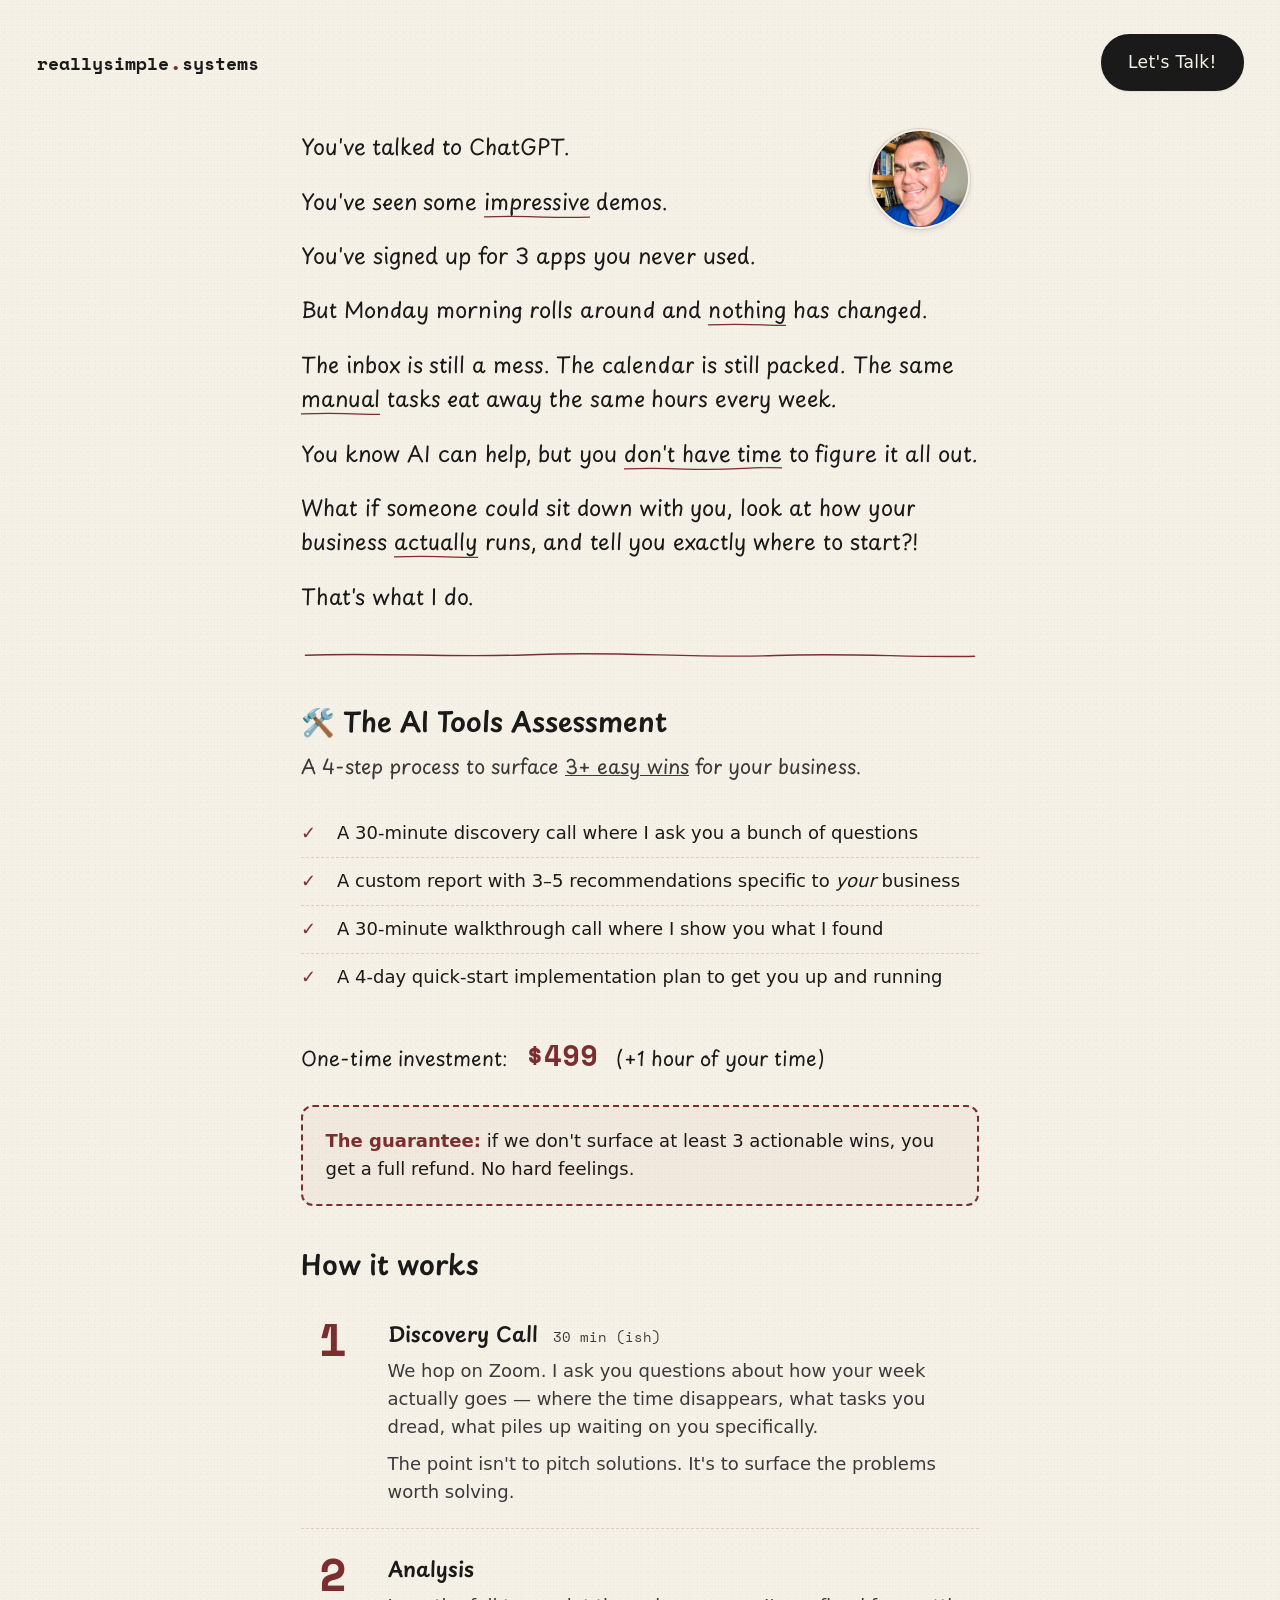
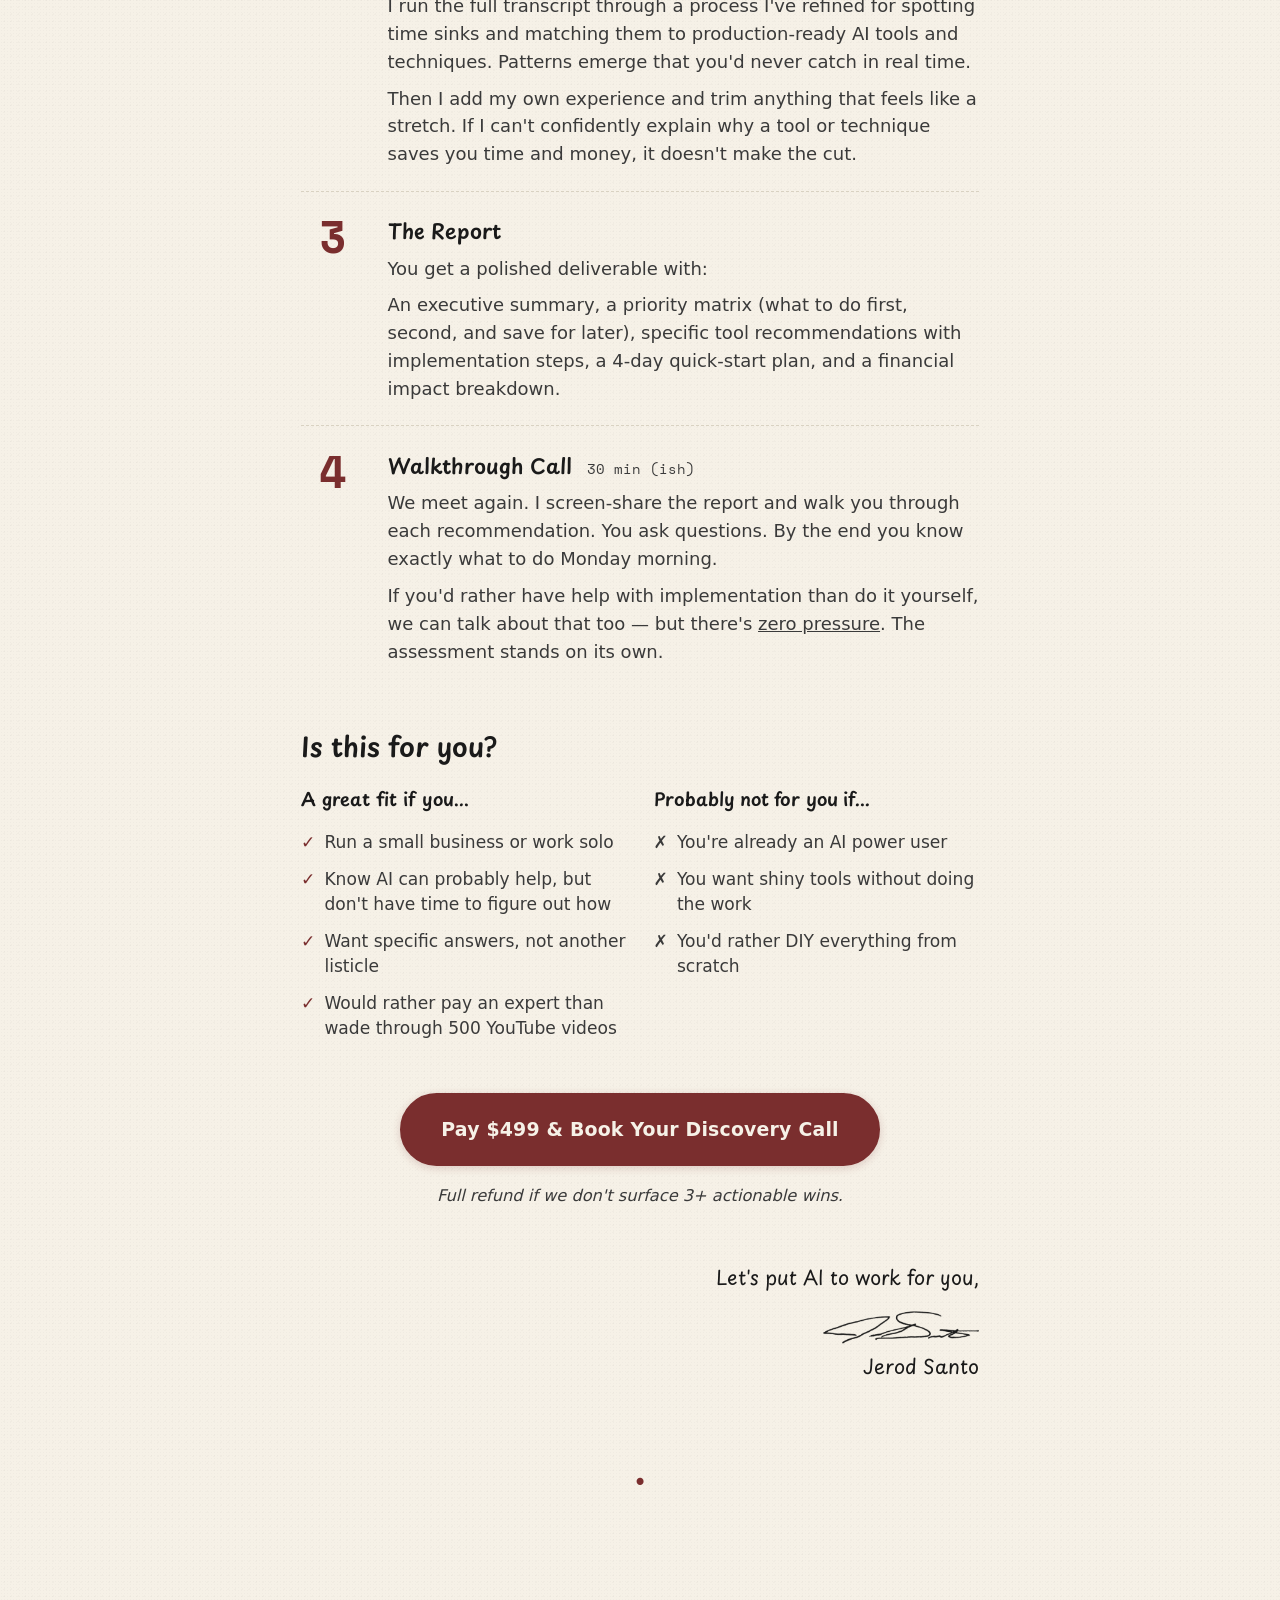
==== aita/index.html @ 2c1193fb "First steps toward AITA" ====
<!doctype html>
<html lang="en">
  <head>
    <meta charset="utf-8" />
    <meta name="viewport" content="width=device-width, initial-scale=1" />
    <title>AI Tools Assessment |> Really Simple Systems |> Jerod Santo</title>
    <meta
      name="description"
      content="A 4-step process to surface 3+ easy AI wins for your business — guaranteed."
    />

    <link
      rel="icon"
      type="image/png"
      href="/assets/favicon-96x96.png"
      sizes="96x96"
    />
    <link rel="icon" type="image/svg+xml" href="/assets/favicon.svg" />
    <link rel="shortcut icon" href="/assets/favicon.ico" />
    <link
      rel="apple-touch-icon"
      sizes="180x180"
      href="/assets/apple-touch-icon.png"
    />
    <meta name="apple-mobile-web-app-title" content="rs.s" />
    <link rel="manifest" href="/assets/site.webmanifest" />

    <link rel="preconnect" href="https://fonts.googleapis.com" />
    <link rel="preconnect" href="https://fonts.gstatic.com" crossorigin />
    <link
      href="https://fonts.googleapis.com/css2?family=Playpen+Sans:wght@400;500;600&family=Space+Mono:wght@700&display=swap"
      rel="stylesheet"
    />
    <link rel="stylesheet" href="/assets/styles.css" />
  </head>
  <body>
    <header>
      <h1 class="brand">
        <a href="/">reallysimple<em>.</em>systems</a>
      </h1>
      <a
        class="lets-talk"
        href="mailto:hello@reallysimple.systems?subject=AI%20Tools%20Assessment"
        >Let's Talk!</a
      >
    </header>

    <main class="content">
      <section class="letter">
        <a
          class="jerod-photo-link"
          title="Visit jerodsanto.net"
          href="https://jerodsanto.net"
        >
          <img class="jerod-photo" src="/assets/me.jpg" alt="Jerod" />
        </a>
        <p>You've talked to ChatGPT.</p>

        <p>You've seen some <u>impressive</u> demos.</p>

        <p>You've signed up for 3 apps you never used.</p>

        <p>
          But Monday morning rolls around and
          <u>nothing</u> has changed.
        </p>
        <p>
          The inbox is still a mess. The calendar is still packed. The same
          <u>manual</u> tasks eat away the same hours every week.
        </p>

        <p>
          You know AI can help, but you <u>don't have time</u> to figure it all
          out.
        </p>

        <p>
          What if someone could sit down with you, look at how your business
          <u>actually</u> runs, and tell you exactly where to start?!
        </p>

        <p>That's what I do.</p>
      </section>

      <hr />

      <section class="offer">
        <h2>🛠️ The AI Tools Assessment</h2>
        <p class="tagline">
          A 4-step process to surface <u>3+ easy wins</u> for your business.
        </p>

        <ul class="offer-list">
          <li>
            A 30-minute discovery call where I ask you a bunch of questions
          </li>
          <li>
            A custom report with 3–5 recommendations specific to
            <em>your</em> business
          </li>
          <li>A 30-minute walkthrough call where I show you what I found</li>
          <li>
            A 4-day quick-start implementation plan to get you up and running
          </li>
        </ul>

        <p class="price-line">
          <span>One-time investment:</span>
          <span class="price">$499</span> (+1 hour of your time)
        </p>

        <div class="guarantee">
          <p>
            <strong>The guarantee:</strong> if we don't surface at least 3
            actionable wins, you get a full refund. No hard feelings.
          </p>
          <!--<p>
            Most clients walk away with 5+ hours back per week, using tools that
            cost around $40/month combined. The math works out pretty quickly.
          </p>-->
        </div>
      </section>

      <section class="phases">
        <h2>How it works</h2>

        <div class="phase">
          <div class="phase-number">1</div>
          <div class="phase-content">
            <h3>Discovery Call <span class="duration">30 min (ish)</span></h3>
            <p>
              We hop on Zoom. I ask you questions about how your week actually
              goes — where the time disappears, what tasks you dread, what piles
              up waiting on you specifically.
            </p>
            <p>
              The point isn't to pitch solutions. It's to surface the problems
              worth solving.
            </p>
          </div>
        </div>

        <div class="phase">
          <div class="phase-number">2</div>
          <div class="phase-content">
            <h3>Analysis</h3>
            <p>
              I run the full transcript through a process I've refined for
              spotting time sinks and matching them to production-ready AI tools
              and techniques. Patterns emerge that you'd never catch in real
              time.
            </p>
            <p>
              Then I add my own experience and trim anything that feels like a
              stretch. If I can't confidently explain why a tool or technique
              saves you time and money, it doesn't make the cut.
            </p>
          </div>
        </div>

        <div class="phase">
          <div class="phase-number">3</div>
          <div class="phase-content">
            <h3>The Report</h3>
            <p>You get a polished deliverable with:</p>
            <p>
              An executive summary, a priority matrix (what to do first, second,
              and save for later), specific tool recommendations with
              implementation steps, a 4-day quick-start plan, and a financial
              impact breakdown.
            </p>
          </div>
        </div>

        <div class="phase">
          <div class="phase-number">4</div>
          <div class="phase-content">
            <h3>Walkthrough Call <span class="duration">30 min (ish)</span></h3>
            <p>
              We meet again. I screen-share the report and walk you through each
              recommendation. You ask questions. By the end you know exactly
              what to do Monday morning.
            </p>
            <p>
              If you'd rather have help with implementation than do it yourself,
              we can talk about that too — but there's
              <u>zero pressure</u>. The assessment stands on its own.
            </p>
          </div>
        </div>
      </section>

      <section class="fit">
        <h2>Is this for you?</h2>
        <div class="fit-grid">
          <div class="yes">
            <h3>A great fit if you...</h3>
            <ul>
              <li>Run a small business or work solo</li>
              <li>
                Know AI can probably help, but don't have time to figure out how
              </li>
              <li>Want specific answers, not another listicle</li>
              <li>
                Would rather pay an expert than wade through 500 YouTube videos
              </li>
            </ul>
          </div>
          <div class="no">
            <h3>Probably not for you if...</h3>
            <ul>
              <li>You're already an AI power user</li>
              <li>You want shiny tools without doing the work</li>
              <li>You'd rather DIY everything from scratch</li>
            </ul>
          </div>
        </div>
      </section>

      <section class="cta-block">
        <!-- TODO: replace href with Cal.com booking URL (Stripe app enabled, $499 gated) -->
        <!--<a href="https://cal.com/REPLACE-ME" class="cta-button"-->
        <a
          href="mailto:hello@reallysimple.systems?subject=Book%20Me"
          class="cta-button"
        >
          Pay $499 &amp; Book Your Discovery Call</a
        >
        <p class="cta-note">
          Full refund if we don't surface 3+ actionable wins.
        </p>
      </section>

      <section class="signoff">
        <p class="closing">Let's put AI to work for you,</p>
        <span
          class="signature-mark"
          role="img"
          aria-label="Jerod Santo signature"
        ></span>
        <p class="closing">Jerod Santo</p>
      </section>
    </main>

    <footer><span class="period">&bull;</span></footer>
  </body>
</html>
---- assets/styles.css ----
:root {
  --paper: #f6f1e7;
  --ink: #1a1a1a;
  --ink-soft: #3a3a3a;
  --rule: #d9d2c2;
  --accent: #7a2e2e;
  --noise: rgba(0, 0, 0, 0.025);
  --noise-2: rgba(0, 0, 0, 0.02);
}

@media (prefers-color-scheme: dark) {
  :root {
    --paper: #1a1814;
    --ink: #ede5d4;
    --ink-soft: #b8b0a0;
    --rule: #3d362c;
    --accent: #e08a7a;
    --noise: rgba(255, 255, 255, 0.03);
    --noise-2: rgba(255, 255, 255, 0.025);
  }
}

* {
  box-sizing: border-box;
}

html,
body {
  margin: 0;
  padding: 0;
  background: var(--paper);
  color: var(--ink);
  font-family:
    system-ui,
    -apple-system,
    BlinkMacSystemFont,
    "Segoe UI",
    Roboto,
    "Helvetica Neue",
    Arial,
    sans-serif;
  font-size: 18px;
  line-height: 1.6;
}

body {
  background-image:
    radial-gradient(var(--noise) 1px, transparent 1px),
    radial-gradient(var(--noise-2) 1px, transparent 1px);
  background-size:
    3px 3px,
    7px 7px;
  background-position:
    0 0,
    1px 1px;
  min-height: 100vh;
}

hr {
  border: 0;
  height: 14px;
  width: 100%;
  margin: 2rem auto;
  background-color: var(--accent);
  -webkit-mask-image: url("data:image/svg+xml;utf8,%3Csvg xmlns='http://www.w3.org/2000/svg' viewBox='0 0 600 14' preserveAspectRatio='none'%3E%3Cpath d='M4 6.2 C 70 3.5 140 9 210 5.5 S 350 9.5 420 6.5 S 540 9 596 7.2' stroke='black' stroke-width='1.4' stroke-linecap='round' stroke-linejoin='round' fill='none'/%3E%3C/svg%3E");
  mask-image: url("data:image/svg+xml;utf8,%3Csvg xmlns='http://www.w3.org/2000/svg' viewBox='0 0 600 14' preserveAspectRatio='none'%3E%3Cpath d='M4 6.2 C 70 3.5 140 9 210 5.5 S 350 9.5 420 6.5 S 540 9 596 7.2' stroke='black' stroke-width='1.4' stroke-linecap='round' stroke-linejoin='round' fill='none'/%3E%3C/svg%3E");
  -webkit-mask-repeat: no-repeat;
  mask-repeat: no-repeat;
  -webkit-mask-position: center;
  mask-position: center;
  -webkit-mask-size: 100% 100%;
  mask-size: 100% 100%;
}

header {
  padding: 1.75rem 2rem 0;
  display: flex;
  align-items: center;
  justify-content: space-between;
  gap: 1rem;
}

.lets-talk {
  display: inline-block;
  padding: 0.7rem 1.4rem;
  background: var(--ink);
  color: var(--paper);
  text-decoration: none;
  font-weight: 500;
  font-size: 0.95rem;
  letter-spacing: 0.02em;
  border-radius: 999px;
  border: 2px solid var(--ink);
  transition:
    background 120ms ease,
    color 120ms ease,
    transform 120ms ease;
  box-shadow: 0 1px 2px rgba(0, 0, 0, 0.08);
}

.lets-talk:hover {
  color: var(--ink);
  background: transparent;
  transform: translateY(-1px);
}

.content {
  max-width: 750px;
  margin: 0 auto;
  padding: 2rem;
}

.brand {
  margin: 0;
  padding: 0.7rem 0;
  border: 1px solid transparent;
  font-family: "Space Mono", ui-monospace, SFMono-Regular, Menlo, monospace;
  font-weight: 700;
  font-size: 1rem;
  text-transform: lowercase;
  color: var(--ink);
}

.brand em {
  font-style: inherit;
  font-size: larger;
  color: var(--accent);
}

.brand a {
  color: inherit;
  text-decoration: none;
}

.letter {
  font-family: "Playpen Sans", cursive;
  font-size: 1.2rem;
  line-height: 1.6;
  color: var(--ink);
}

.jerod-photo-link {
  float: right;
  margin-left: 1.25rem;
  margin-right: 0.5rem;
  margin-bottom: 0.25rem;
}

.jerod-photo {
  width: 100px;
  height: 100px;
  border-radius: 50%;
  shape-outside: circle(50%);
  object-fit: cover;
  border: 2px solid var(--paper);
  box-shadow:
    0 0 0 1px var(--rule),
    0 2px 6px rgba(0, 0, 0, 0.1);
  background: #ddd;
}

.jerod-photo-link:hover .jerod-photo {
  border-color: var(--accent);
}

.letter p {
  margin: 0 0 1.1rem;
}

.letter .aside {
  font-size: smaller;
  font-style: italic;
}

.letter a {
  color: inherit;
  text-decoration: underline dashed;
  text-underline-offset: 4px;
  text-decoration-thickness: 1px;
  text-decoration-color: var(--accent);
}

.letter a:hover {
  text-decoration-color: var(--ink);
  text-decoration-thickness: 2px;
}

.letter u {
  text-decoration: none;
  padding-bottom: 3px;
  background-image: url("data:image/svg+xml;utf8,%3Csvg xmlns='http://www.w3.org/2000/svg' viewBox='0 0 240 8' preserveAspectRatio='none'%3E%3Cpath d='M0 4.4 Q 30 3.4 60 4.6 T 120 3.9 T 180 4.5 T 240 4.4' stroke='%237a2e2e' stroke-width='1.4' stroke-linecap='round' stroke-linejoin='round' fill='none'/%3E%3C/svg%3E");
  background-repeat: repeat-x;
  background-position: 0 100%;
  background-size: 240px 7px;
  -webkit-box-decoration-break: clone;
  box-decoration-break: clone;
}

@media (prefers-color-scheme: dark) {
  .letter u {
    background-image: url("data:image/svg+xml;utf8,%3Csvg xmlns='http://www.w3.org/2000/svg' viewBox='0 0 240 8' preserveAspectRatio='none'%3E%3Cpath d='M0 4.4 Q 30 3.4 60 4.6 T 120 3.9 T 180 4.5 T 240 4.4' stroke='%23e08a7a' stroke-width='1.4' stroke-linecap='round' stroke-linejoin='round' fill='none'/%3E%3C/svg%3E");
  }
}

.signoff {
  margin-top: 3rem;
  margin-bottom: 2rem;
  display: flex;
  flex-direction: column;
  align-items: flex-end;
  text-align: right;
}

.signoff .closing {
  font-family: "Playpen Sans", cursive;
  font-size: 1.1rem;
  margin: 0 0 0.5rem;
  color: var(--ink);
}

.signature {
  display: flex;
  align-items: center;
  gap: 1rem;
}

.signature-mark {
  display: block;
  width: 156px;
  max-width: 100%;
  aspect-ratio: 256 / 64;
  margin: 0.25rem 0;
  background-color: var(--ink);
  -webkit-mask-image: url("/assets/signature.png");
  mask-image: url("/assets/signature.png");
  -webkit-mask-repeat: no-repeat;
  mask-repeat: no-repeat;
  -webkit-mask-size: contain;
  mask-size: contain;
  -webkit-mask-position: right center;
  mask-position: right center;
}

.services {
  margin-top: 2rem;
}

.services h2 {
  font-family: "Playpen Sans", cursive;
  font-weight: 500;
  font-size: 1.2rem;
  margin: 0 0 1.5rem;
  color: var(--ink-soft);
}

.services ul {
  list-style: none;
  padding: 0;
  margin: 0;
}

.services li {
  padding: 0.9rem 0;
  border-bottom: 1px dashed var(--rule);
}

.services li:last-child {
  border-bottom: none;
}

.services li a {
  display: grid;
  grid-template-columns: minmax(160px, 1fr) 2fr;
  gap: 1.5rem;
  align-items: baseline;
  color: inherit;
  text-decoration: none;
}

.services .service-name {
  font-weight: 600;
  font-size: 1rem;
  color: var(--ink);
  border-bottom: 1px solid transparent;
  transition: border-color 120ms ease;
  justify-self: start;
}

.services li a:hover .service-name {
  border-bottom-color: var(--accent);
}

.services .service-desc {
  font-size: 0.95rem;
  color: var(--ink-soft);
  line-height: 1.5;
}

.services .service-desc p {
  margin: 0;
}

.services .service-desc p + p {
  margin-top: 0.6rem;
}

.offer {
  margin-top: 1rem;
}

.offer h2,
.phases h2,
.fit h2 {
  font-family: "Playpen Sans", cursive;
  font-weight: 600;
  font-size: 1.5rem;
  margin: 0 0 0.5rem;
  color: var(--ink);
}

.offer .tagline {
  font-family: "Playpen Sans", cursive;
  font-size: 1.1rem;
  color: var(--ink-soft);
  margin: 0 0 1.5rem;
}

.offer-list {
  list-style: none;
  padding: 0;
  margin: 0 0 1.75rem;
}

.offer-list li {
  position: relative;
  padding: 0.5rem 0 0.5rem 2rem;
  font-size: 1rem;
  color: var(--ink);
  border-bottom: 1px dashed var(--rule);
}

.offer-list li:last-child {
  border-bottom: none;
}

.offer-list li::before {
  content: "✓";
  position: absolute;
  left: 0;
  top: 0.5rem;
  color: var(--accent);
  font-weight: 700;
}

.price-line {
  display: flex;
  flex-wrap: wrap;
  align-items: baseline;
  gap: 0.5rem 1rem;
  margin: 0 0 1.5rem;
  font-family: "Playpen Sans", cursive;
  font-size: 1.1rem;
}

.price-line .price {
  font-family: "Space Mono", ui-monospace, SFMono-Regular, Menlo, monospace;
  font-size: 1.6rem;
  font-weight: 700;
  color: var(--accent);
}

.guarantee {
  margin: 1.5rem 0;
  padding: 1.1rem 1.25rem;
  border: 2px dashed var(--accent);
  border-radius: 12px;
  background: rgba(122, 46, 46, 0.04);
}

@media (prefers-color-scheme: dark) {
  .guarantee {
    background: rgba(224, 138, 122, 0.06);
  }
}

.guarantee p {
  margin: 0;
  font-size: 1rem;
  color: var(--ink);
}

.guarantee p + p {
  margin-top: 0.5rem;
  color: var(--ink-soft);
  font-size: 0.95rem;
}

.guarantee strong {
  color: var(--accent);
}

.phases {
  margin-top: 2rem;
}

.phase {
  display: grid;
  grid-template-columns: 64px 1fr;
  gap: 1.25rem;
  align-items: start;
  padding: 1.25rem 0;
  border-bottom: 1px dashed var(--rule);
}

.phase:last-child {
  border-bottom: none;
}

.phase-number {
  font-family: "Space Mono", ui-monospace, SFMono-Regular, Menlo, monospace;
  font-size: 2.5rem;
  font-weight: 700;
  color: var(--accent);
  line-height: 1;
  text-align: center;
}

.phase-content h3 {
  margin: 0 0 0.4rem;
  font-family: "Playpen Sans", cursive;
  font-weight: 600;
  font-size: 1.15rem;
  color: var(--ink);
}

.phase-content h3 .duration {
  font-family: "Space Mono", ui-monospace, SFMono-Regular, Menlo, monospace;
  font-size: 0.8rem;
  font-weight: 400;
  color: var(--ink-soft);
  margin-left: 0.5rem;
}

.phase-content p {
  margin: 0;
  font-size: 1rem;
  line-height: 1.55;
  color: var(--ink-soft);
}

.phase-content p + p {
  margin-top: 0.5rem;
}

.fit {
  margin-top: 2rem;
}

.fit-grid {
  display: grid;
  grid-template-columns: 1fr 1fr;
  gap: 1.5rem;
  margin-top: 1rem;
}

.fit-grid h3 {
  margin: 0 0 0.6rem;
  font-family: "Playpen Sans", cursive;
  font-weight: 600;
  font-size: 1rem;
  color: var(--ink);
}

.fit-grid ul {
  list-style: none;
  padding: 0;
  margin: 0;
  font-size: 0.95rem;
  color: var(--ink-soft);
  line-height: 1.5;
}

.fit-grid li {
  padding: 0.3rem 0 0.3rem 1.3rem;
  position: relative;
}

.fit-grid .yes li::before {
  content: "✓";
  position: absolute;
  left: 0;
  color: var(--accent);
  font-weight: 700;
}

.fit-grid .no li::before {
  content: "✗";
  position: absolute;
  left: 0;
  color: var(--ink-soft);
  font-weight: 700;
}

.cta-block {
  text-align: center;
  margin: 2.5rem 0 1.5rem;
}

.cta-button {
  display: inline-block;
  padding: 1.1rem 2.2rem;
  background: var(--accent);
  color: var(--paper);
  text-decoration: none;
  font-weight: 600;
  font-size: 1.05rem;
  letter-spacing: 0.01em;
  border-radius: 999px;
  border: 2px solid var(--accent);
  transition:
    background 120ms ease,
    color 120ms ease,
    transform 120ms ease,
    box-shadow 120ms ease;
  box-shadow: 0 2px 8px rgba(122, 46, 46, 0.2);
  cursor: pointer;
}

.cta-button:hover {
  background: transparent;
  color: var(--accent);
  transform: translateY(-1px);
  box-shadow: 0 4px 12px rgba(122, 46, 46, 0.25);
}

.cta-note {
  margin: 0.9rem 0 0;
  font-size: 0.9rem;
  color: var(--ink-soft);
  font-style: italic;
}

footer {
  text-align: center;
  padding-bottom: 6rem;
}

.period {
  font-size: x-large;
  color: var(--accent);
}

@media (max-width: 600px) {
  header {
    padding: 2rem 1.25rem 0;
  }
  .content {
    padding: 2.5rem 1.25rem 2rem;
  }
  .lets-talk {
    padding: 0.55rem 1.1rem;
    font-size: 0.75rem;
  }
  .brand {
    padding: 0.55rem 0;
    font-size: 0.875rem;
  }
  .letter {
    font-size: 1rem;
  }
  .jerod-photo {
    width: 64px;
    height: 64px;
  }
  .letter p {
    margin: 0 0 1rem;
  }

  .services li a {
    grid-template-columns: 1fr;
    gap: 0.25rem;
  }

  .offer h2,
  .phases h2,
  .fit h2 {
    font-size: 1.3rem;
  }

  .phase {
    grid-template-columns: 44px 1fr;
    gap: 1rem;
  }

  .phase-number {
    font-size: 1.8rem;
  }

  .fit-grid {
    grid-template-columns: 1fr;
    gap: 1.25rem;
  }

  .cta-button {
    padding: 0.95rem 1.5rem;
    font-size: 0.95rem;
  }
}
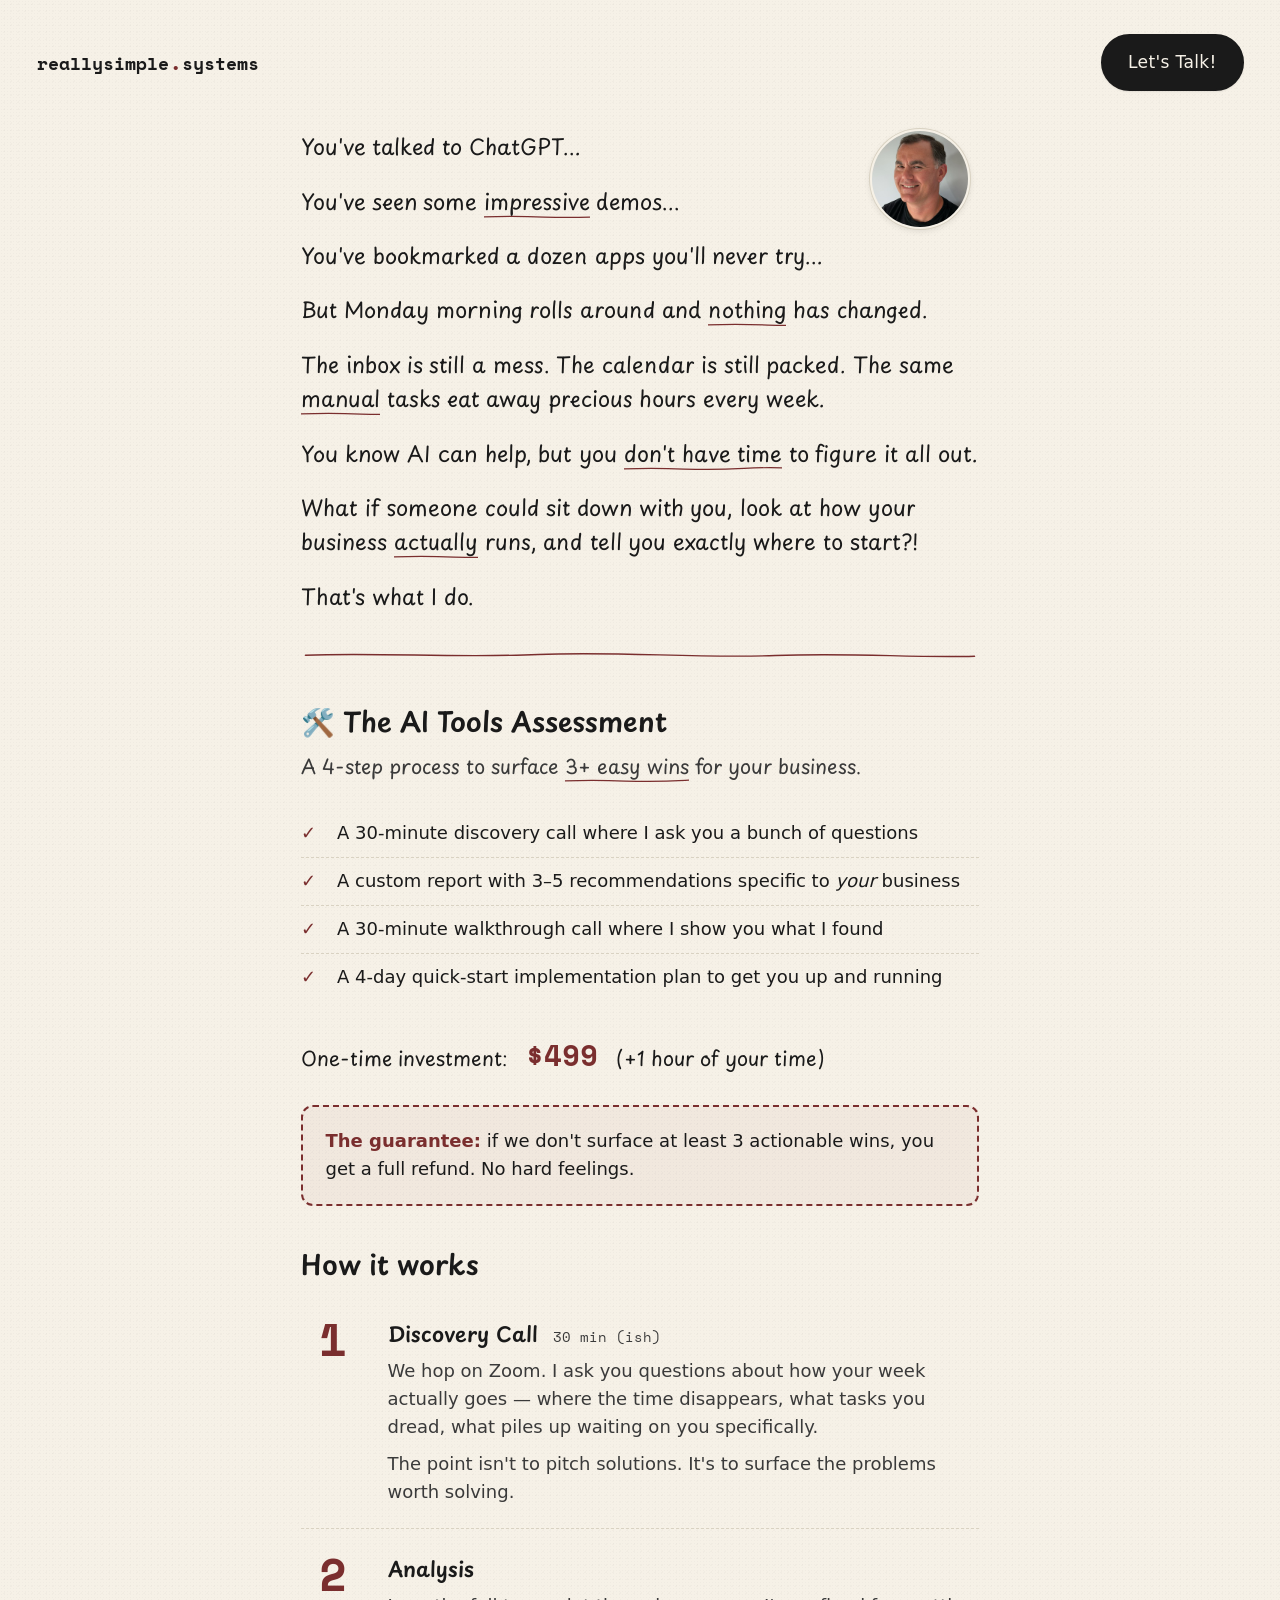
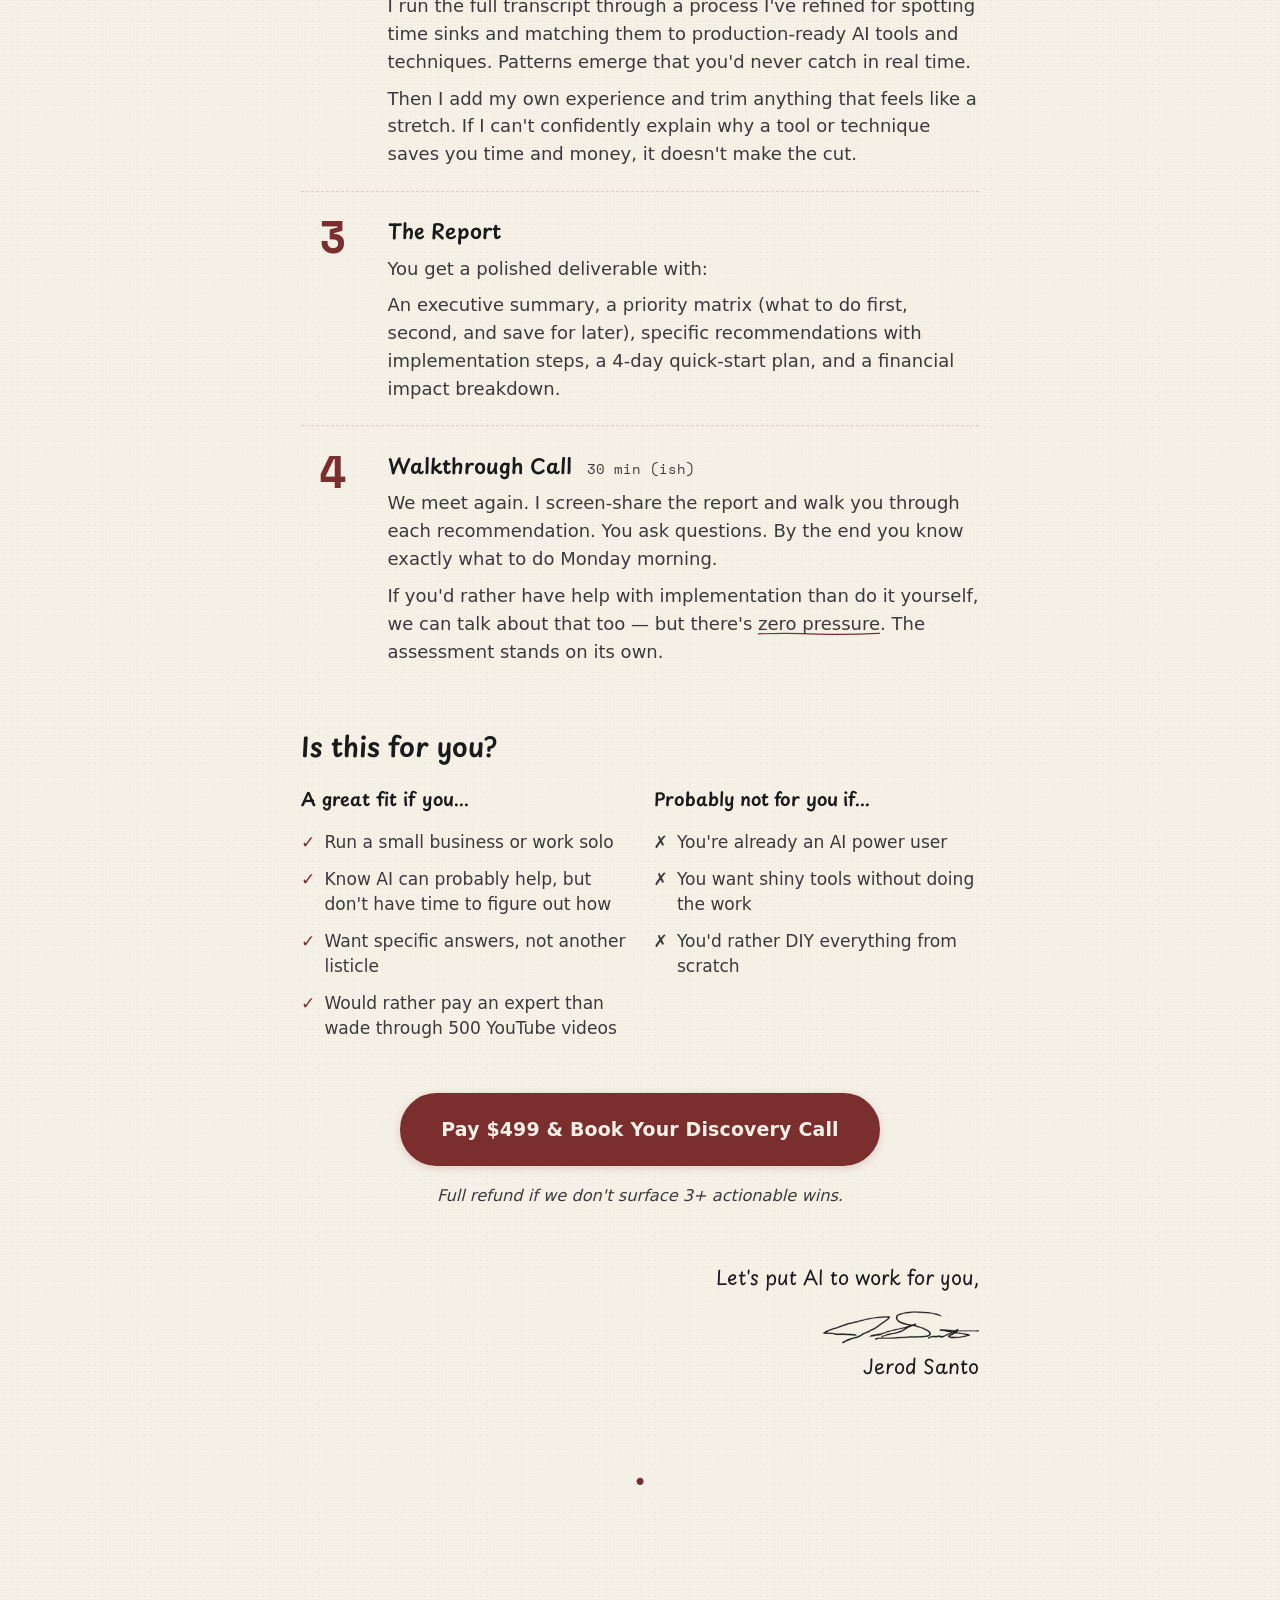
==== commit f4ceaa23: "Tweakage" ====
--- a/aita/index.html
+++ b/aita/index.html
@@ -3,7 +3,7 @@
   <head>
     <meta charset="utf-8" />
     <meta name="viewport" content="width=device-width, initial-scale=1" />
-    <title>AI Tools Assessment |> Really Simple Systems |> Jerod Santo</title>
+    <title>AI Tools Assessment | Jerod Santo</title>
     <meta
       name="description"
       content="A 4-step process to surface 3+ easy AI wins for your business — guaranteed."
@@ -54,11 +54,11 @@
         >
           <img class="jerod-photo" src="/assets/me.jpg" alt="Jerod" />
         </a>
-        <p>You've talked to ChatGPT.</p>
-
-        <p>You've seen some <u>impressive</u> demos.</p>
-
-        <p>You've signed up for 3 apps you never used.</p>
+        <p>You've talked to ChatGPT...</p>
+
+        <p>You've seen some <u>impressive</u> demos...</p>
+
+        <p>You've bookmarked a dozen apps you'll never try...</p>
 
         <p>
           But Monday morning rolls around and
@@ -66,7 +66,7 @@
         </p>
         <p>
           The inbox is still a mess. The calendar is still packed. The same
-          <u>manual</u> tasks eat away the same hours every week.
+          <u>manual</u> tasks eat away precious hours every week.
         </p>
 
         <p>
@@ -165,9 +165,8 @@
             <p>You get a polished deliverable with:</p>
             <p>
               An executive summary, a priority matrix (what to do first, second,
-              and save for later), specific tool recommendations with
-              implementation steps, a 4-day quick-start plan, and a financial
-              impact breakdown.
+              and save for later), specific recommendations with implementation
+              steps, a 4-day quick-start plan, and a financial impact breakdown.
             </p>
           </div>
         </div>
--- a/assets/styles.css
+++ b/assets/styles.css
@@ -78,6 +78,23 @@
   align-items: center;
   justify-content: space-between;
   gap: 1rem;
+}
+
+u {
+  text-decoration: none;
+  padding-bottom: 3px;
+  background-image: url("data:image/svg+xml;utf8,%3Csvg xmlns='http://www.w3.org/2000/svg' viewBox='0 0 240 8' preserveAspectRatio='none'%3E%3Cpath d='M0 4.4 Q 30 3.4 60 4.6 T 120 3.9 T 180 4.5 T 240 4.4' stroke='%237a2e2e' stroke-width='1.4' stroke-linecap='round' stroke-linejoin='round' fill='none'/%3E%3C/svg%3E");
+  background-repeat: repeat-x;
+  background-position: 0 100%;
+  background-size: 240px 7px;
+  -webkit-box-decoration-break: clone;
+  box-decoration-break: clone;
+}
+
+@media (prefers-color-scheme: dark) {
+  u {
+    background-image: url("data:image/svg+xml;utf8,%3Csvg xmlns='http://www.w3.org/2000/svg' viewBox='0 0 240 8' preserveAspectRatio='none'%3E%3Cpath d='M0 4.4 Q 30 3.4 60 4.6 T 120 3.9 T 180 4.5 T 240 4.4' stroke='%23e08a7a' stroke-width='1.4' stroke-linecap='round' stroke-linejoin='round' fill='none'/%3E%3C/svg%3E");
+  }
 }
 
 .lets-talk {
@@ -183,23 +200,6 @@
 .letter a:hover {
   text-decoration-color: var(--ink);
   text-decoration-thickness: 2px;
-}
-
-.letter u {
-  text-decoration: none;
-  padding-bottom: 3px;
-  background-image: url("data:image/svg+xml;utf8,%3Csvg xmlns='http://www.w3.org/2000/svg' viewBox='0 0 240 8' preserveAspectRatio='none'%3E%3Cpath d='M0 4.4 Q 30 3.4 60 4.6 T 120 3.9 T 180 4.5 T 240 4.4' stroke='%237a2e2e' stroke-width='1.4' stroke-linecap='round' stroke-linejoin='round' fill='none'/%3E%3C/svg%3E");
-  background-repeat: repeat-x;
-  background-position: 0 100%;
-  background-size: 240px 7px;
-  -webkit-box-decoration-break: clone;
-  box-decoration-break: clone;
-}
-
-@media (prefers-color-scheme: dark) {
-  .letter u {
-    background-image: url("data:image/svg+xml;utf8,%3Csvg xmlns='http://www.w3.org/2000/svg' viewBox='0 0 240 8' preserveAspectRatio='none'%3E%3Cpath d='M0 4.4 Q 30 3.4 60 4.6 T 120 3.9 T 180 4.5 T 240 4.4' stroke='%23e08a7a' stroke-width='1.4' stroke-linecap='round' stroke-linejoin='round' fill='none'/%3E%3C/svg%3E");
-  }
 }
 
 .signoff {
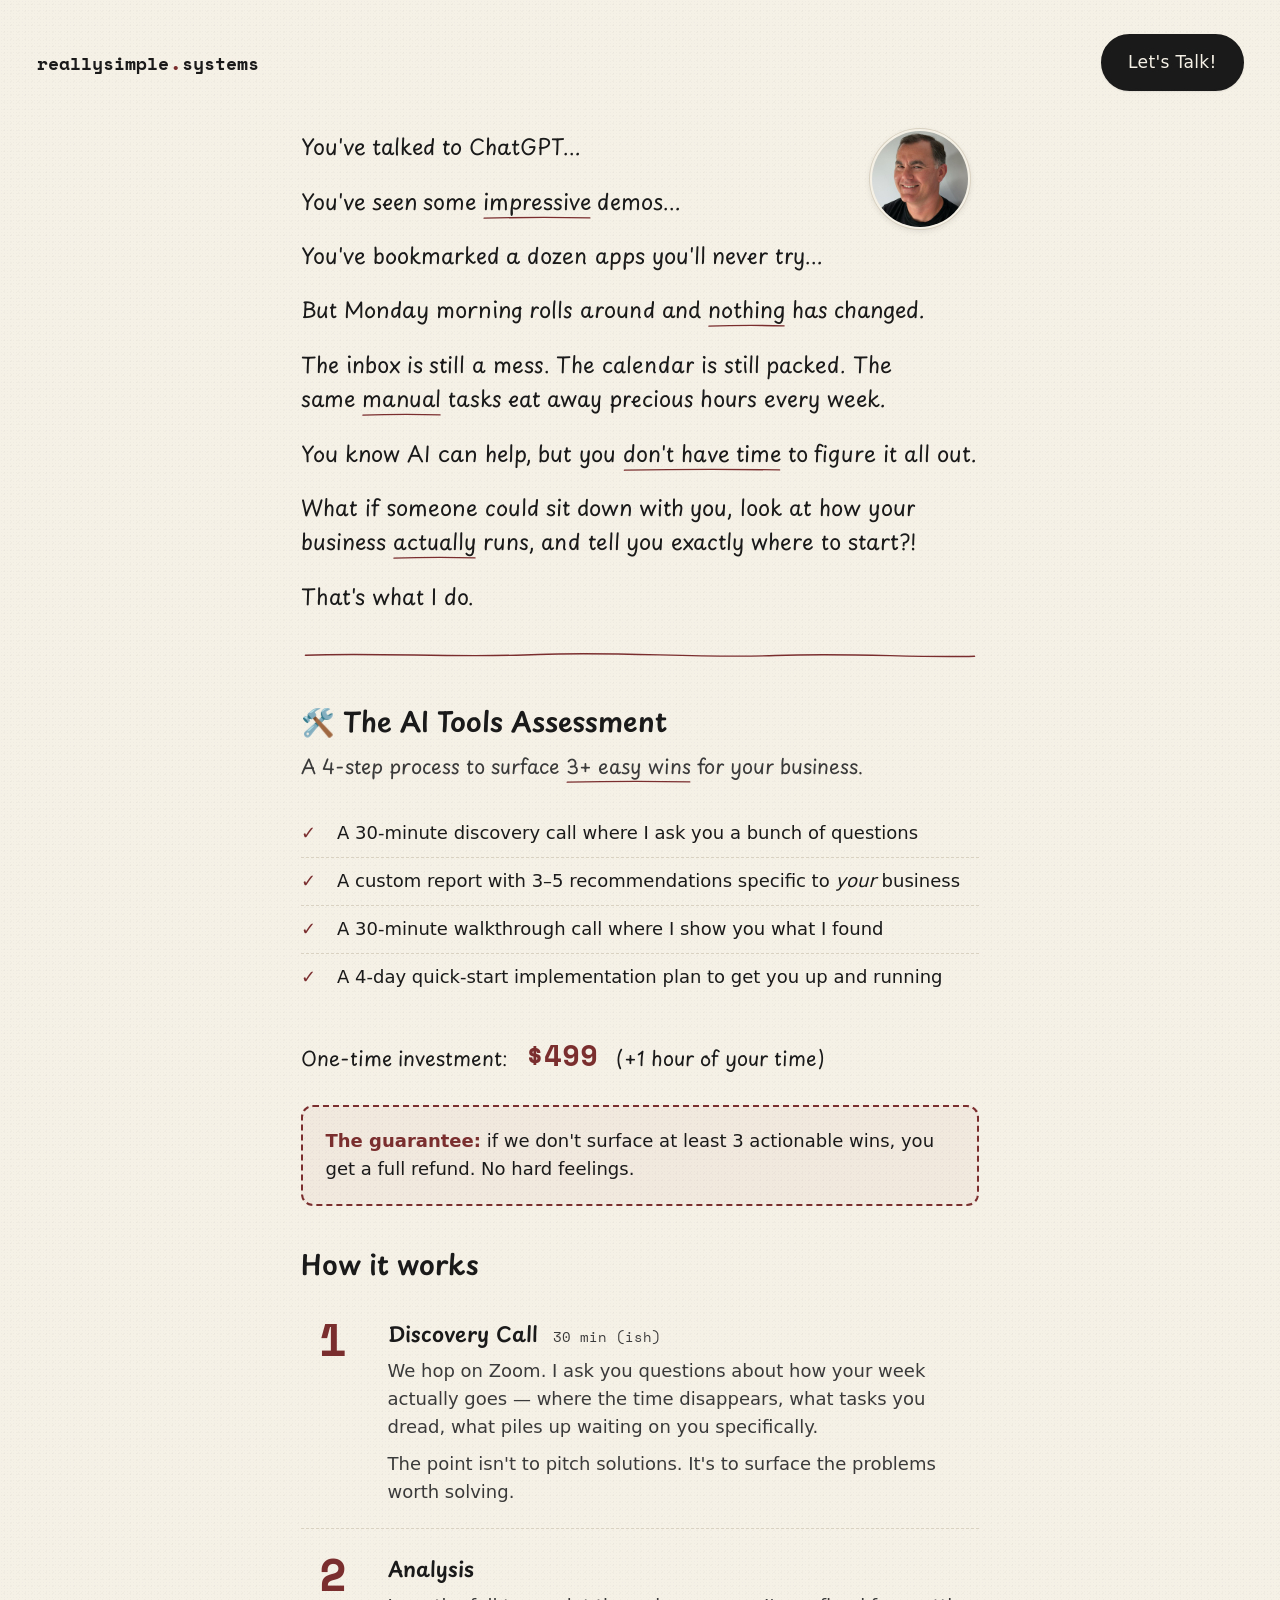
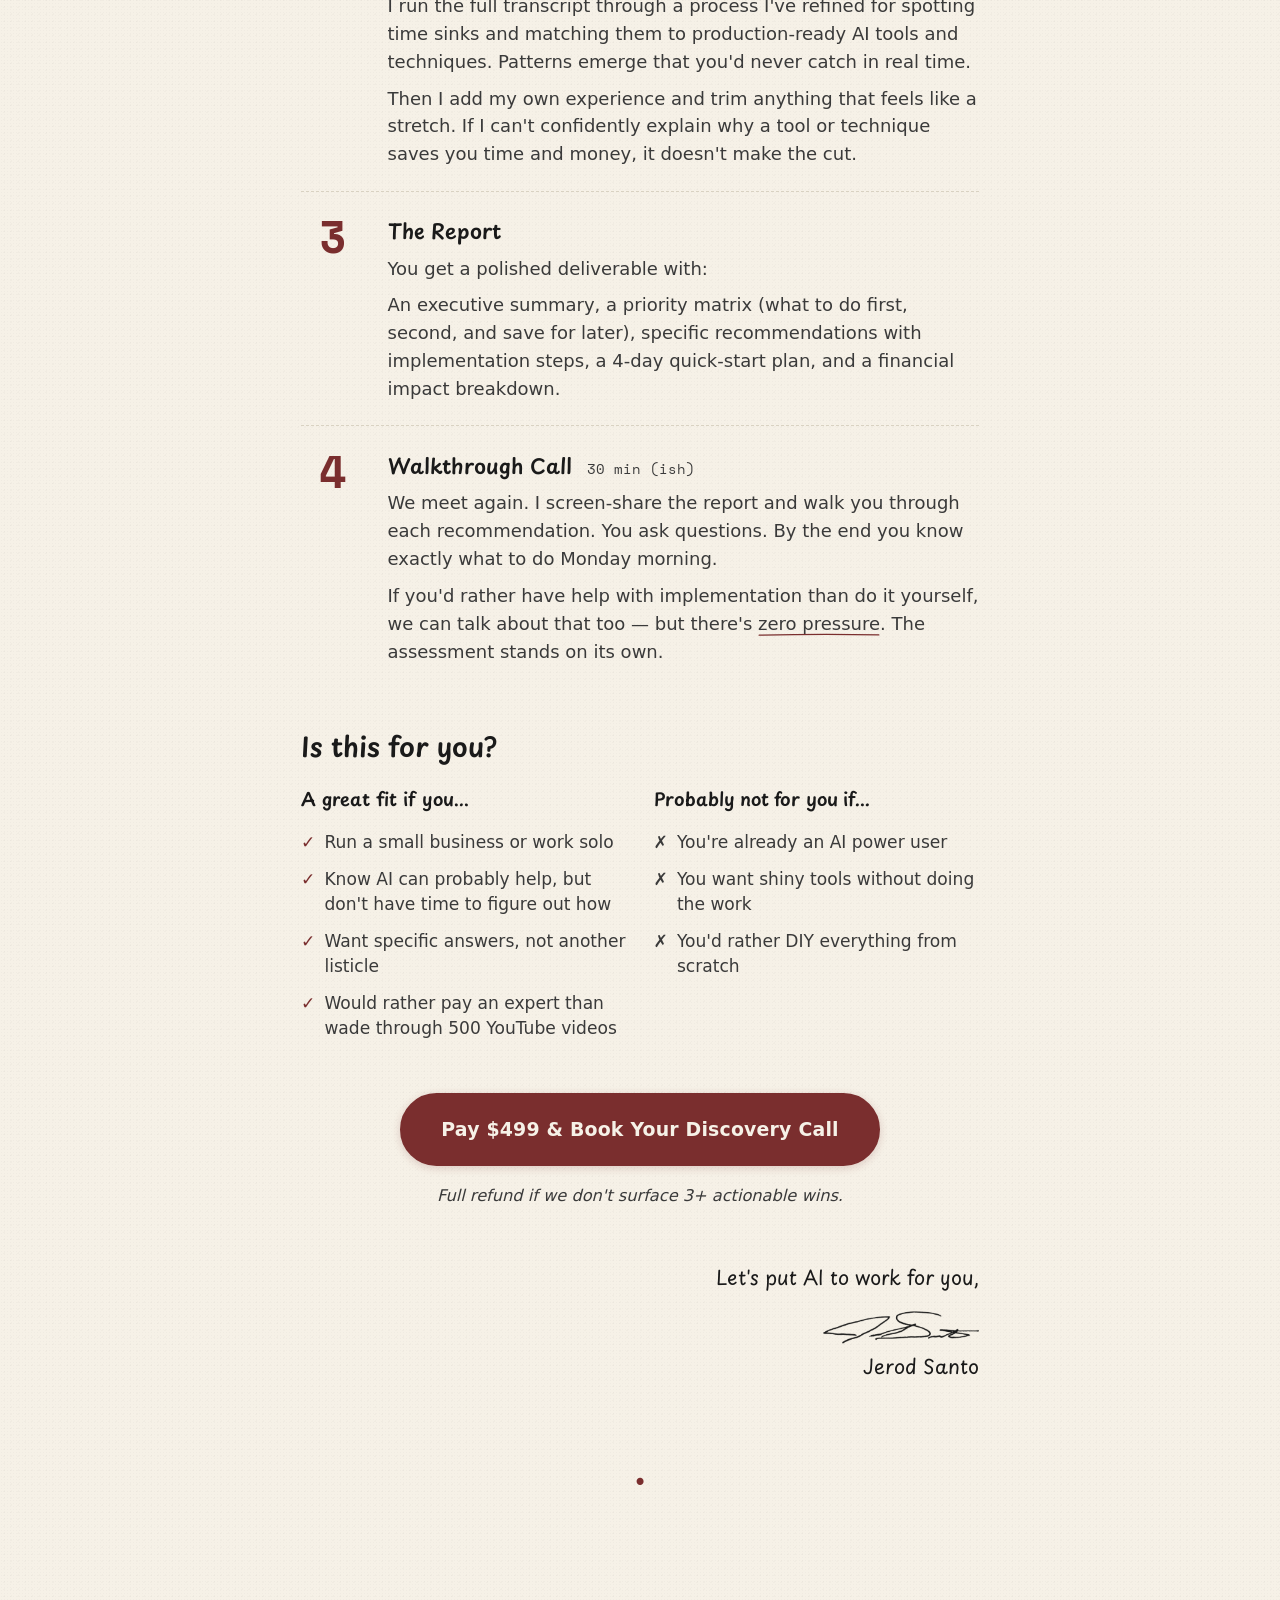
==== commit 5a7b6a75: "Fix spacing around underlines" ====
--- a/aita/index.html
+++ b/aita/index.html
@@ -56,27 +56,28 @@
         </a>
         <p>You've talked to ChatGPT...</p>
 
-        <p>You've seen some <u>impressive</u> demos...</p>
+        <p>You've seen some&nbsp;<u>impressive</u> demos...</p>
 
         <p>You've bookmarked a dozen apps you'll never try...</p>
 
         <p>
-          But Monday morning rolls around and
-          <u>nothing</u> has changed.
-        </p>
-        <p>
-          The inbox is still a mess. The calendar is still packed. The same
-          <u>manual</u> tasks eat away precious hours every week.
-        </p>
-
-        <p>
-          You know AI can help, but you <u>don't have time</u> to figure it all
-          out.
-        </p>
-
-        <p>
-          What if someone could sit down with you, look at how your business
-          <u>actually</u> runs, and tell you exactly where to start?!
+          But Monday morning rolls around and&nbsp;<u>nothing</u> has
+          changed.
+        </p>
+        <p>
+          The inbox is still a mess. The calendar is still packed. The
+          same&nbsp;<u>manual</u> tasks eat away precious hours every week.
+        </p>
+
+        <p>
+          You know AI can help, but you&nbsp;<u>don't have time</u> to figure it
+          all out.
+        </p>
+
+        <p>
+          What if someone could sit down with you, look at how your
+          business&nbsp;<u>actually</u> runs, and tell you exactly where to
+          start?!
         </p>
 
         <p>That's what I do.</p>
@@ -87,7 +88,8 @@
       <section class="offer">
         <h2>🛠️ The AI Tools Assessment</h2>
         <p class="tagline">
-          A 4-step process to surface <u>3+ easy wins</u> for your business.
+          A 4-step process to surface&nbsp;<u>3+ easy wins</u> for your
+          business.
         </p>
 
         <ul class="offer-list">
@@ -182,8 +184,8 @@
             </p>
             <p>
               If you'd rather have help with implementation than do it yourself,
-              we can talk about that too — but there's
-              <u>zero pressure</u>. The assessment stands on its own.
+              we can talk about that too — but there's&nbsp;<u>zero pressure</u>.
+              The assessment stands on its own.
             </p>
           </div>
         </div>
@@ -217,10 +219,8 @@
       </section>
 
       <section class="cta-block">
-        <!-- TODO: replace href with Cal.com booking URL (Stripe app enabled, $499 gated) -->
-        <!--<a href="https://cal.com/REPLACE-ME" class="cta-button"-->
         <a
-          href="mailto:hello@reallysimple.systems?subject=Book%20Me"
+          href="https://book.stripe.com/6oU8wQ0jB2Gab9L1Ul9MY00"
           class="cta-button"
         >
           Pay $499 &amp; Book Your Discovery Call</a
--- a/assets/styles.css
+++ b/assets/styles.css
@@ -82,18 +82,25 @@
 
 u {
   text-decoration: none;
-  padding-bottom: 3px;
-  background-image: url("data:image/svg+xml;utf8,%3Csvg xmlns='http://www.w3.org/2000/svg' viewBox='0 0 240 8' preserveAspectRatio='none'%3E%3Cpath d='M0 4.4 Q 30 3.4 60 4.6 T 120 3.9 T 180 4.5 T 240 4.4' stroke='%237a2e2e' stroke-width='1.4' stroke-linecap='round' stroke-linejoin='round' fill='none'/%3E%3C/svg%3E");
-  background-repeat: repeat-x;
-  background-position: 0 100%;
-  background-size: 240px 7px;
-  -webkit-box-decoration-break: clone;
-  box-decoration-break: clone;
+  position: relative;
+}
+
+u::after {
+  content: "";
+  position: absolute;
+  left: 0;
+  right: 0;
+  bottom: -3px;
+  height: 6px;
+  background-image: url("data:image/svg+xml;utf8,%3Csvg xmlns='http://www.w3.org/2000/svg' viewBox='0 0 240 8' preserveAspectRatio='none'%3E%3Cpath d='M2 5.6 Q 120 3.8 238 5.2' stroke='%237a2e2e' stroke-width='1.8' stroke-linecap='round' fill='none'/%3E%3C/svg%3E");
+  background-repeat: no-repeat;
+  background-size: 100% 100%;
+  pointer-events: none;
 }
 
 @media (prefers-color-scheme: dark) {
-  u {
-    background-image: url("data:image/svg+xml;utf8,%3Csvg xmlns='http://www.w3.org/2000/svg' viewBox='0 0 240 8' preserveAspectRatio='none'%3E%3Cpath d='M0 4.4 Q 30 3.4 60 4.6 T 120 3.9 T 180 4.5 T 240 4.4' stroke='%23e08a7a' stroke-width='1.4' stroke-linecap='round' stroke-linejoin='round' fill='none'/%3E%3C/svg%3E");
+  u::after {
+    background-image: url("data:image/svg+xml;utf8,%3Csvg xmlns='http://www.w3.org/2000/svg' viewBox='0 0 240 8' preserveAspectRatio='none'%3E%3Cpath d='M2 5.6 Q 120 3.8 238 5.2' stroke='%23e08a7a' stroke-width='1.8' stroke-linecap='round' fill='none'/%3E%3C/svg%3E");
   }
 }
 
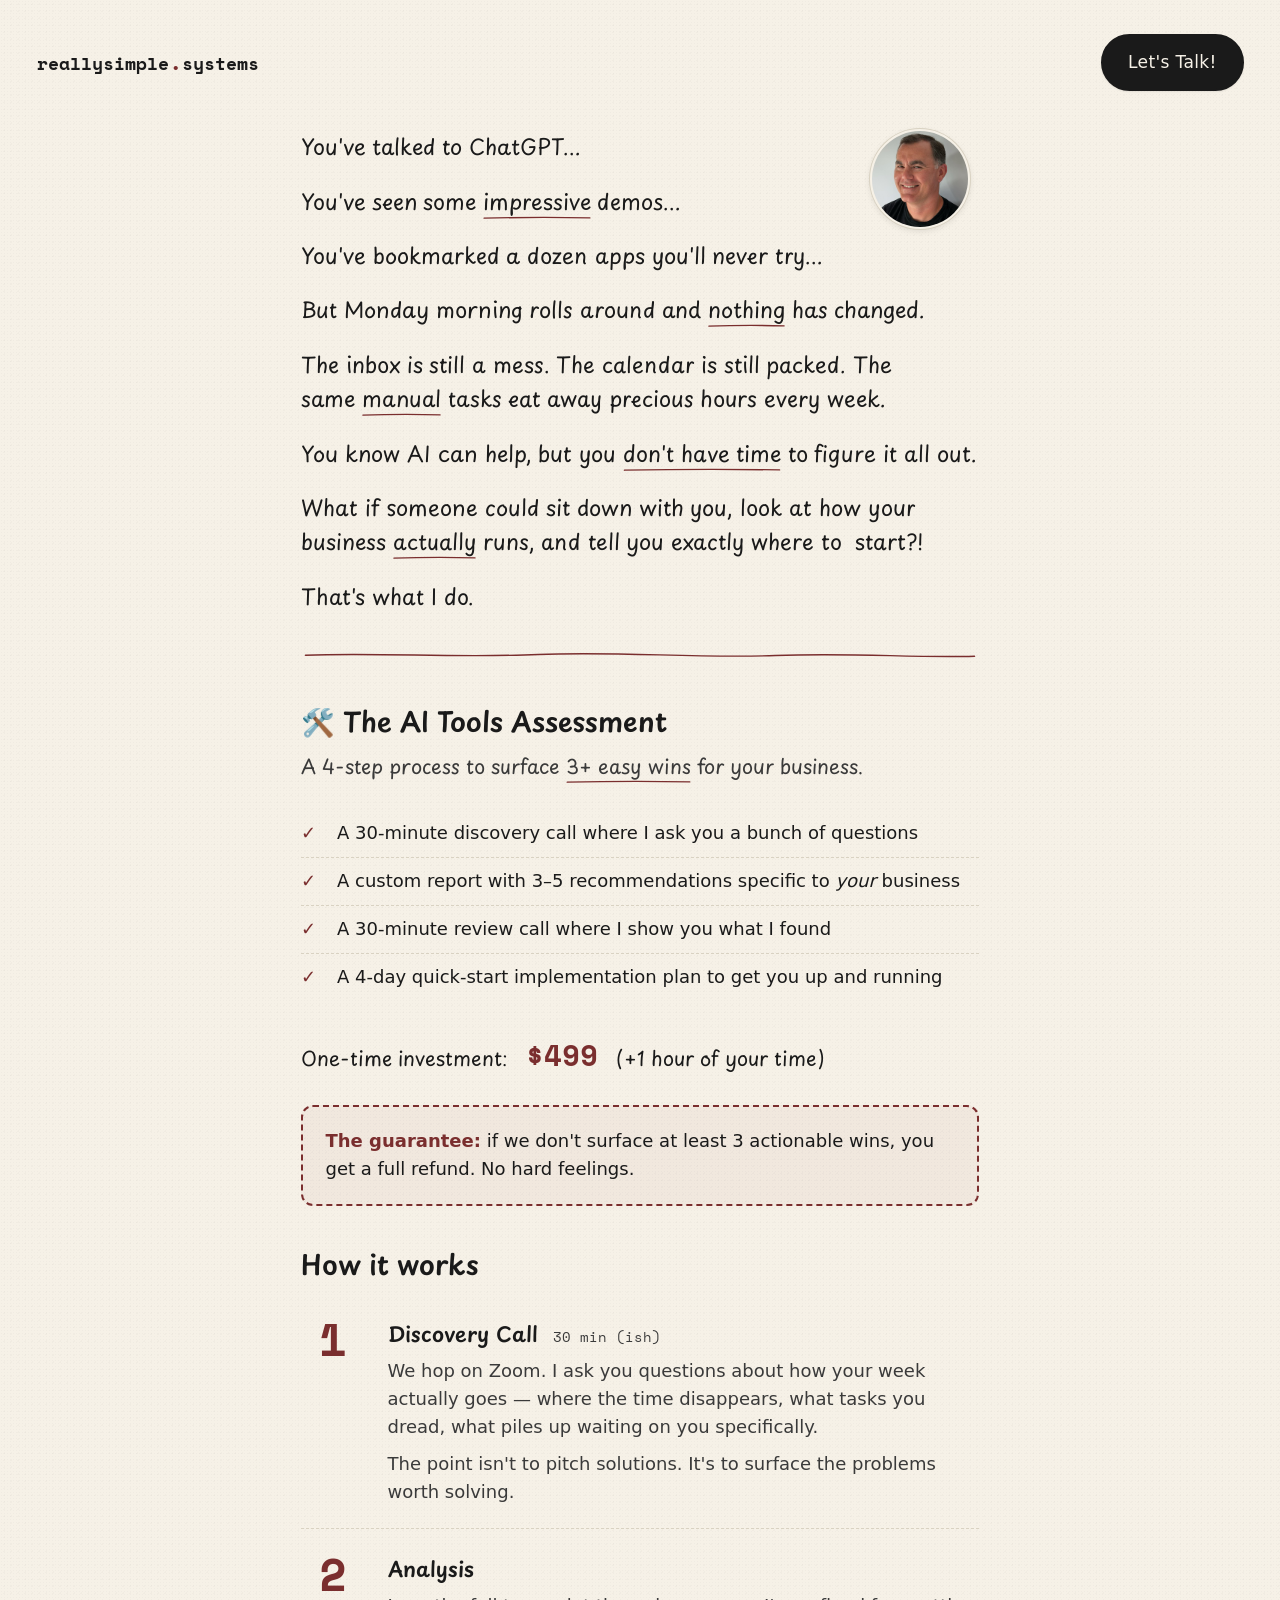
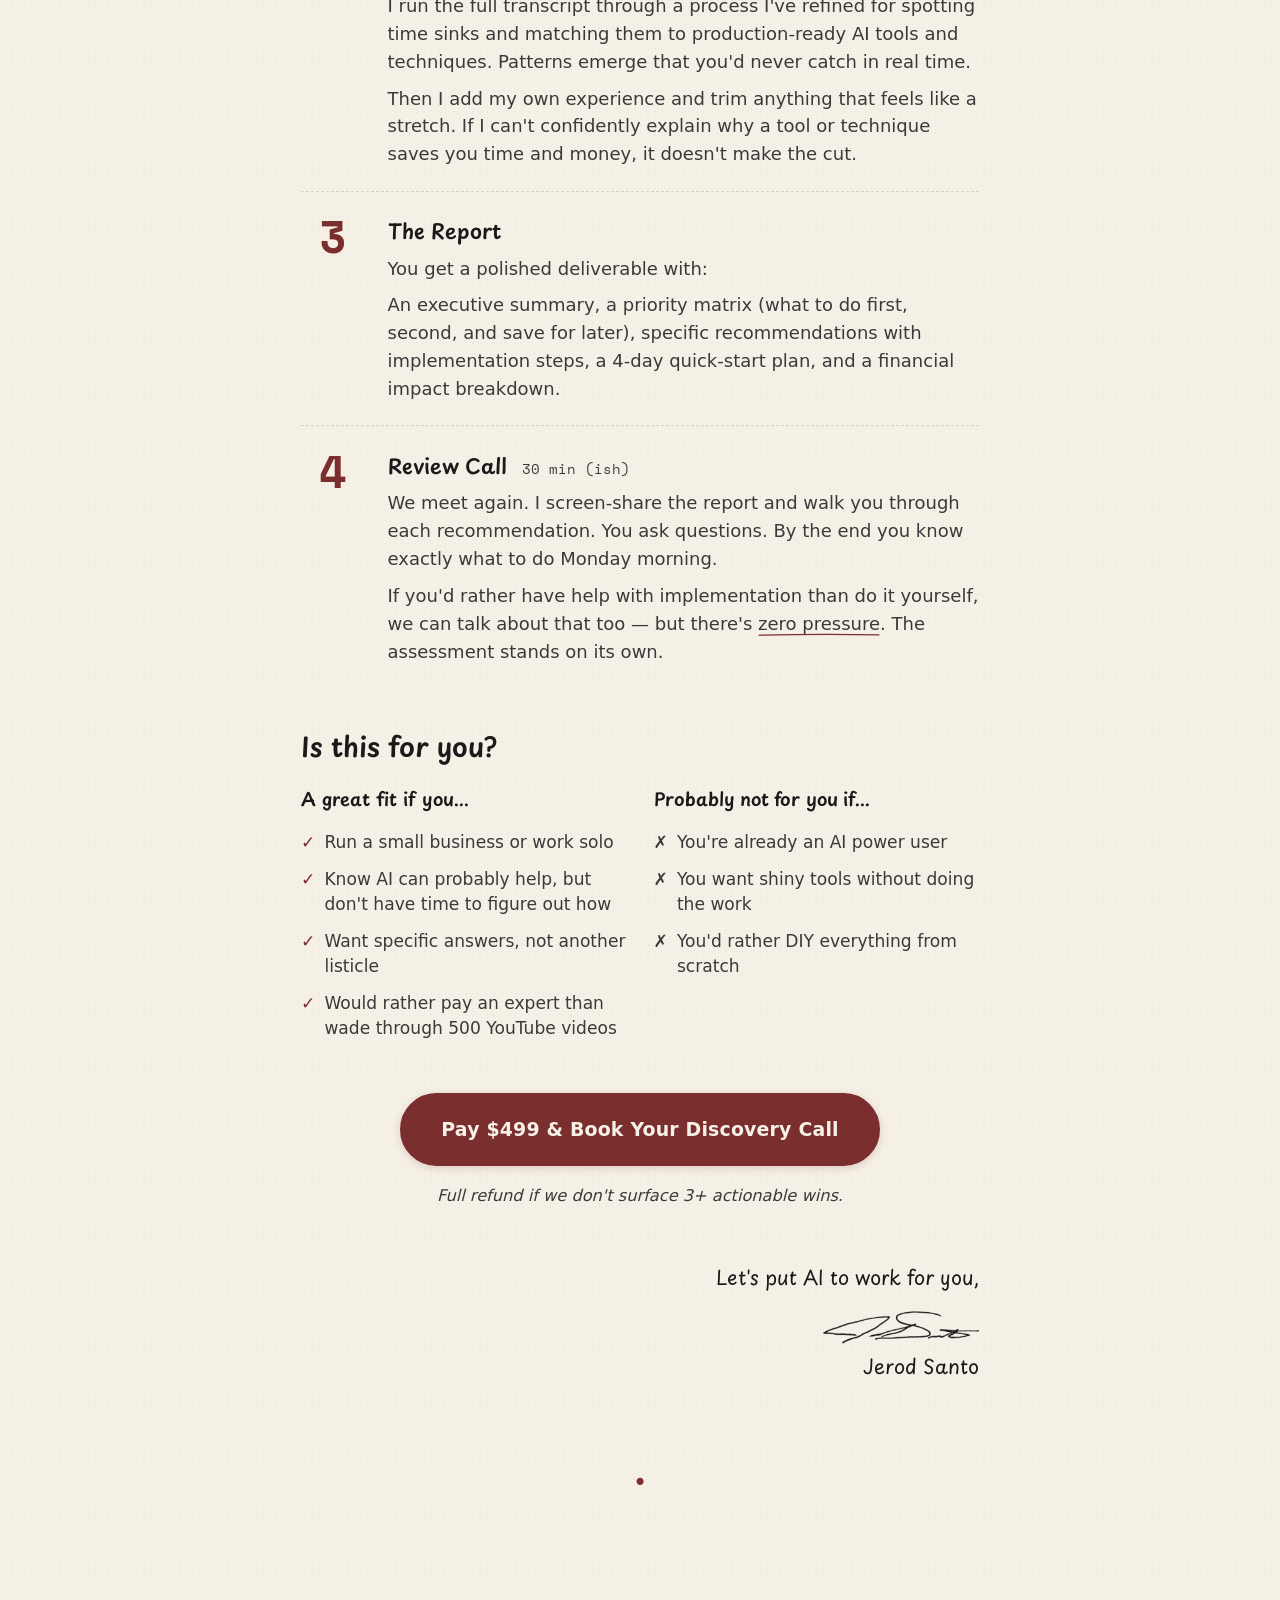
==== commit cc21e75b: "Copy tweaks" ====
--- a/aita/index.html
+++ b/aita/index.html
@@ -61,8 +61,7 @@
         <p>You've bookmarked a dozen apps you'll never try...</p>
 
         <p>
-          But Monday morning rolls around and&nbsp;<u>nothing</u> has
-          changed.
+          But Monday morning rolls around and&nbsp;<u>nothing</u> has changed.
         </p>
         <p>
           The inbox is still a mess. The calendar is still packed. The
@@ -77,7 +76,7 @@
         <p>
           What if someone could sit down with you, look at how your
           business&nbsp;<u>actually</u> runs, and tell you exactly where to
-          start?!
+          &nbsp;start?!
         </p>
 
         <p>That's what I do.</p>
@@ -100,7 +99,7 @@
             A custom report with 3–5 recommendations specific to
             <em>your</em> business
           </li>
-          <li>A 30-minute walkthrough call where I show you what I found</li>
+          <li>A 30-minute review call where I show you what I found</li>
           <li>
             A 4-day quick-start implementation plan to get you up and running
           </li>
@@ -176,7 +175,7 @@
         <div class="phase">
           <div class="phase-number">4</div>
           <div class="phase-content">
-            <h3>Walkthrough Call <span class="duration">30 min (ish)</span></h3>
+            <h3>Review Call <span class="duration">30 min (ish)</span></h3>
             <p>
               We meet again. I screen-share the report and walk you through each
               recommendation. You ask questions. By the end you know exactly
@@ -184,8 +183,8 @@
             </p>
             <p>
               If you'd rather have help with implementation than do it yourself,
-              we can talk about that too — but there's&nbsp;<u>zero pressure</u>.
-              The assessment stands on its own.
+              we can talk about that too — but there's&nbsp;<u>zero pressure</u
+              >. The assessment stands on its own.
             </p>
           </div>
         </div>
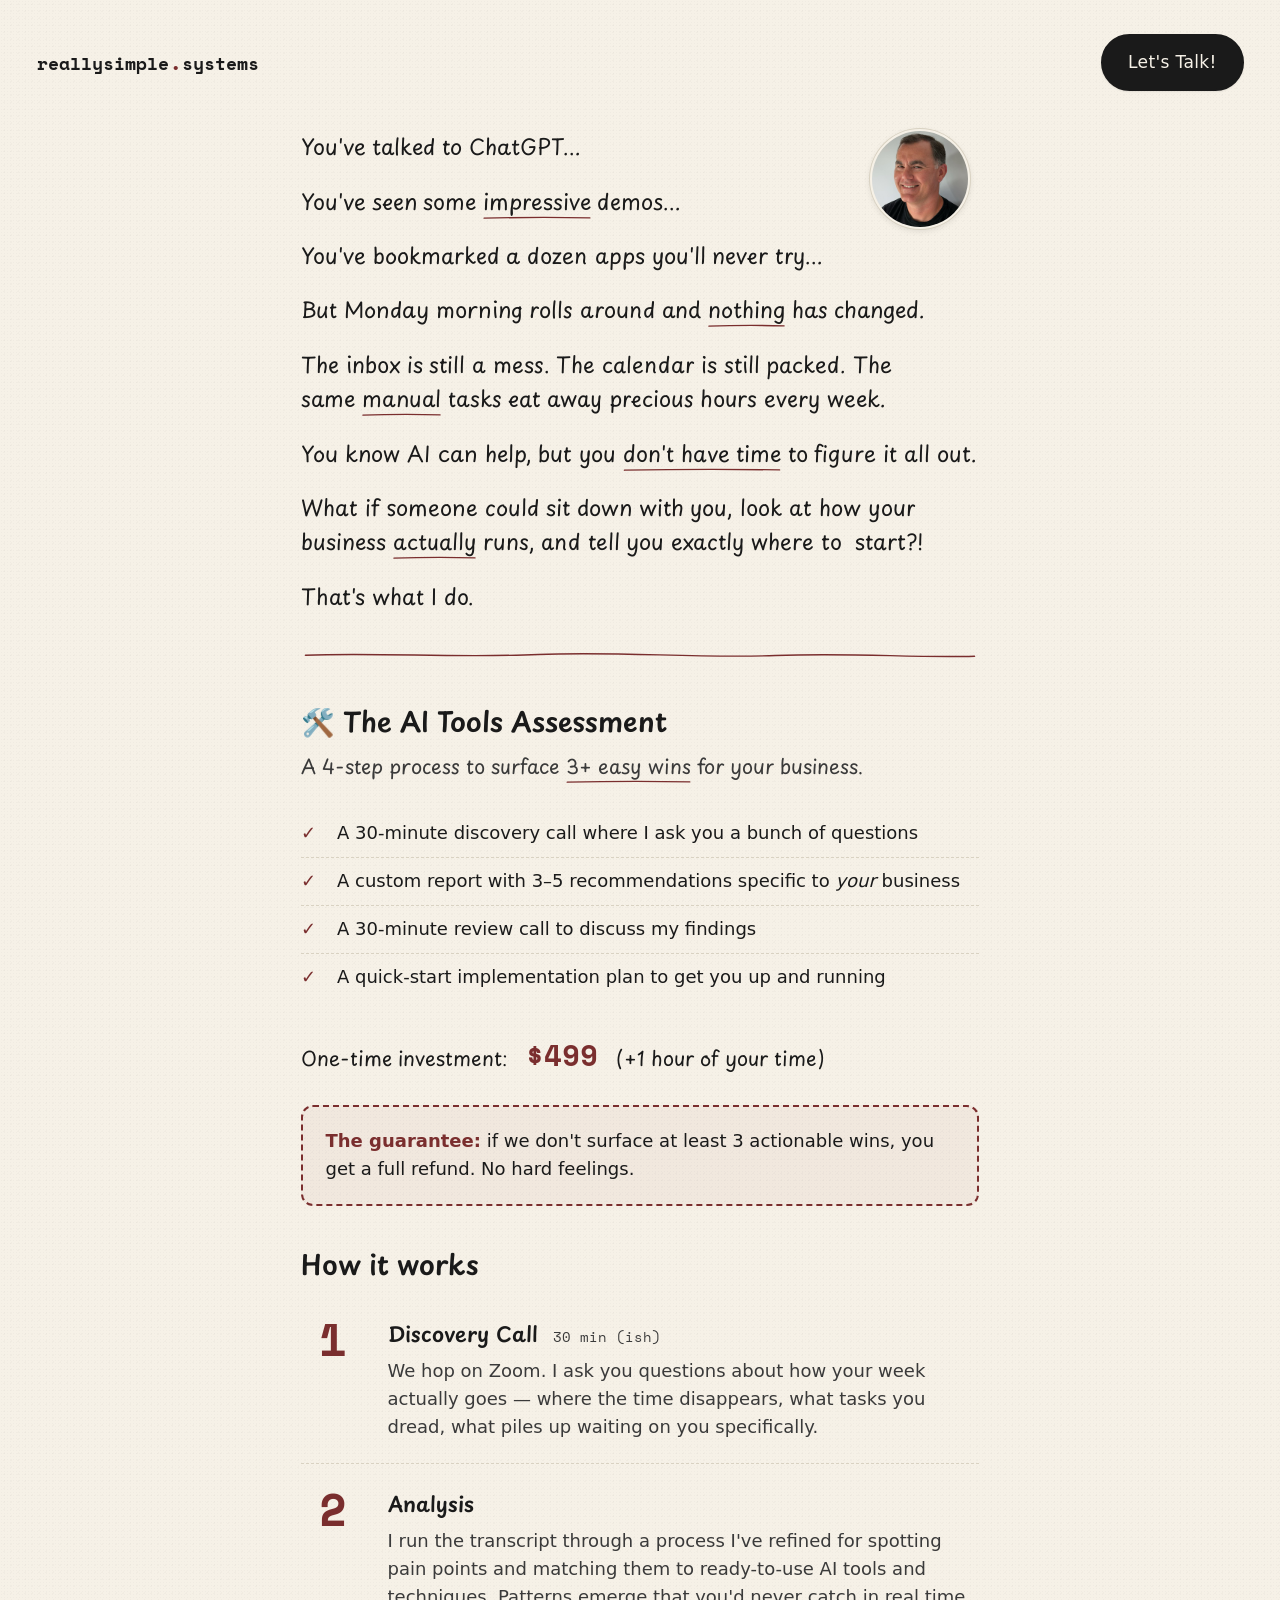
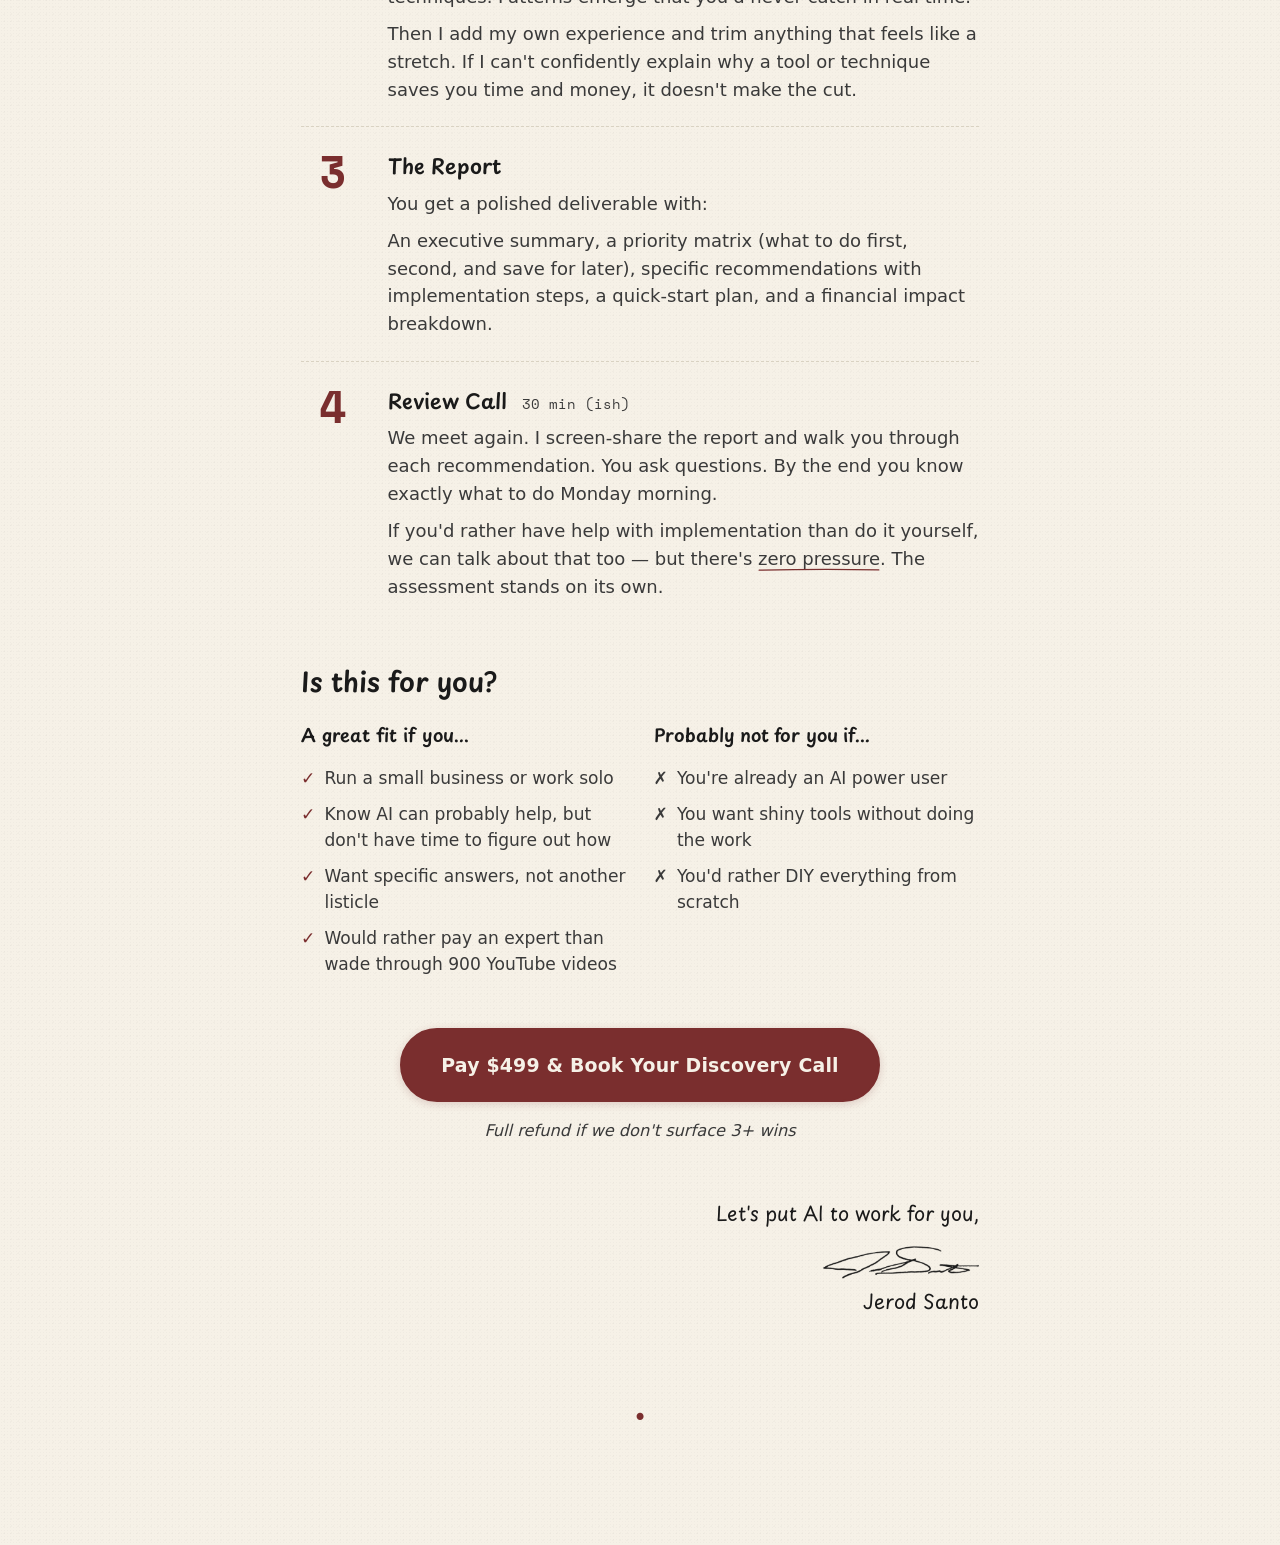
==== commit b9dc90ea: "Improve copy and styles" ====
--- a/aita/index.html
+++ b/aita/index.html
@@ -99,10 +99,8 @@
             A custom report with 3–5 recommendations specific to
             <em>your</em> business
           </li>
-          <li>A 30-minute review call where I show you what I found</li>
-          <li>
-            A 4-day quick-start implementation plan to get you up and running
-          </li>
+          <li>A 30-minute review call to discuss my findings</li>
+          <li>A quick-start implementation plan to get you up and running</li>
         </ul>
 
         <p class="price-line">
@@ -134,10 +132,6 @@
               goes — where the time disappears, what tasks you dread, what piles
               up waiting on you specifically.
             </p>
-            <p>
-              The point isn't to pitch solutions. It's to surface the problems
-              worth solving.
-            </p>
           </div>
         </div>
 
@@ -146,10 +140,9 @@
           <div class="phase-content">
             <h3>Analysis</h3>
             <p>
-              I run the full transcript through a process I've refined for
-              spotting time sinks and matching them to production-ready AI tools
-              and techniques. Patterns emerge that you'd never catch in real
-              time.
+              I run the transcript through a process I've refined for spotting
+              pain points and matching them to ready-to-use AI tools and
+              techniques. Patterns emerge that you'd never catch in real time.
             </p>
             <p>
               Then I add my own experience and trim anything that feels like a
@@ -167,7 +160,7 @@
             <p>
               An executive summary, a priority matrix (what to do first, second,
               and save for later), specific recommendations with implementation
-              steps, a 4-day quick-start plan, and a financial impact breakdown.
+              steps, a quick-start plan, and a financial impact breakdown.
             </p>
           </div>
         </div>
@@ -202,7 +195,7 @@
               </li>
               <li>Want specific answers, not another listicle</li>
               <li>
-                Would rather pay an expert than wade through 500 YouTube videos
+                Would rather pay an expert than wade through 900 YouTube videos
               </li>
             </ul>
           </div>
@@ -224,9 +217,7 @@
         >
           Pay $499 &amp; Book Your Discovery Call</a
         >
-        <p class="cta-note">
-          Full refund if we don't surface 3+ actionable wins.
-        </p>
+        <p class="cta-note">Full refund if we don't surface 3+ wins</p>
       </section>
 
       <section class="signoff">
@@ -241,5 +232,19 @@
     </main>
 
     <footer><span class="period">&bull;</span></footer>
+
+    <script>
+      (function () {
+        var code = new URLSearchParams(window.location.search).get("code");
+        if (!code) return;
+        document
+          .querySelectorAll('a[href*="stripe.com"]')
+          .forEach(function (a) {
+            var url = new URL(a.href);
+            url.searchParams.set("prefilled_promo_code", code);
+            a.href = url.toString();
+          });
+      })();
+    </script>
   </body>
 </html>
--- a/assets/styles.css
+++ b/assets/styles.css
@@ -511,6 +511,7 @@
 .cta-block {
   text-align: center;
   margin: 2.5rem 0 1.5rem;
+  text-wrap: pretty;
 }
 
 .cta-button {
